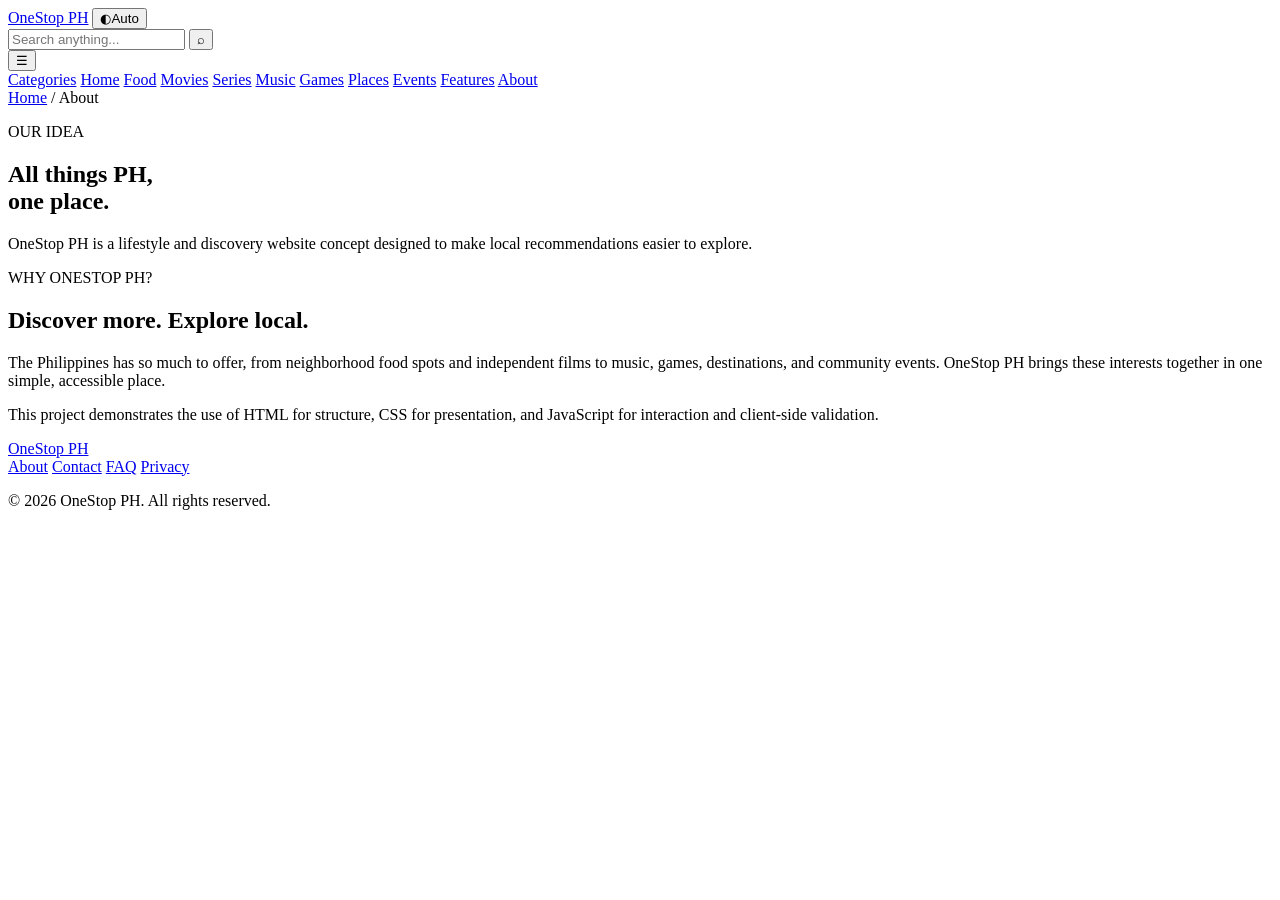
==== about.html @ 678064c7 "Add files via upload" ====
<!DOCTYPE html>
<html lang="en">
<head>
    <meta charset="UTF-8">
    <meta name="viewport" content="width=device-width, initial-scale=1.0">
    <meta name="description" content="Discover food, entertainment, destinations, and experiences across the Philippines with OneStop PH.">
    <title>About OneStop PH | OneStop PH</title>
    <link rel="icon" type="image/svg+xml" href="assets/favicon.svg">
    <meta name="theme-color" content="#0758cf">
    <link rel="stylesheet" href="css/style.css">
</head>
<body>
<header class="site-header">
    <a href="index.html" class="logo"><span>OneStop</span> PH</a>
    <button class="day-indicator" id="themeToggle" type="button" aria-label="Change appearance mode" aria-pressed="false" title="Appearance: automatic"><span class="day-icon" id="dayIcon" aria-hidden="true">◐</span><span class="day-label" id="dayLabel">Auto</span></button>
    <div class="header-actions">
        <form class="search-form" action="search.html" method="get">
            <input type="search" name="q" autocomplete="off" placeholder="Search anything..." aria-label="Search recommendations">
            <button type="submit" aria-label="Submit search">⌕</button>
        </form>
        <button class="menu-toggle" type="button" aria-label="Toggle navigation" aria-expanded="false">☰</button>
    </div>
    <nav class="main-nav" aria-label="Main navigation">
        <a href="categories.html">Categories</a>
        <a href="index.html">Home</a>
        <a href="category.html">Food</a>
        <a href="search.html?cat=movies">Movies</a>
        <a href="search.html?cat=series">Series</a>
        <a href="search.html?cat=music">Music</a>
        <a href="search.html?cat=games">Games</a>
        <a href="search.html?cat=spots">Places</a>
        <a href="search.html?cat=events">Events</a>
        <a href="features.html">Features</a>
        <a href="about.html">About</a>
    </nav>
</header>

<main class="page-main">
    <div class="breadcrumb"><a href="index.html">Home</a> / About</div>
    <section class="page-intro"><p class="eyebrow">OUR IDEA</p><h1>All things PH,<br><span>one place.</span></h1><p>OneStop PH is a lifestyle and discovery website concept designed to make local recommendations easier to explore.</p></section>
    <section class="content-panel about-panel"><p class="eyebrow">WHY ONESTOP PH?</p><h2>Discover more. Explore local.</h2><p>The Philippines has so much to offer, from neighborhood food spots and independent films to music, games, destinations, and community events. OneStop PH brings these interests together in one simple, accessible place.</p><p>This project demonstrates the use of HTML for structure, CSS for presentation, and JavaScript for interaction and client-side validation.</p></section>
</main>

<footer class="site-footer">
    <a href="index.html" class="logo"><span>OneStop</span> PH</a>
    <div class="footer-links">
        <a href="about.html">About</a>
        <a href="contact.html">Contact</a>
        <a href="faq.html">FAQ</a>
        <a href="privacy.html">Privacy</a>
    </div>
    <p>© 2026 OneStop PH. All rights reserved.</p>
</footer>
<script src="js/script.js" defer></script>
</body>
</html>
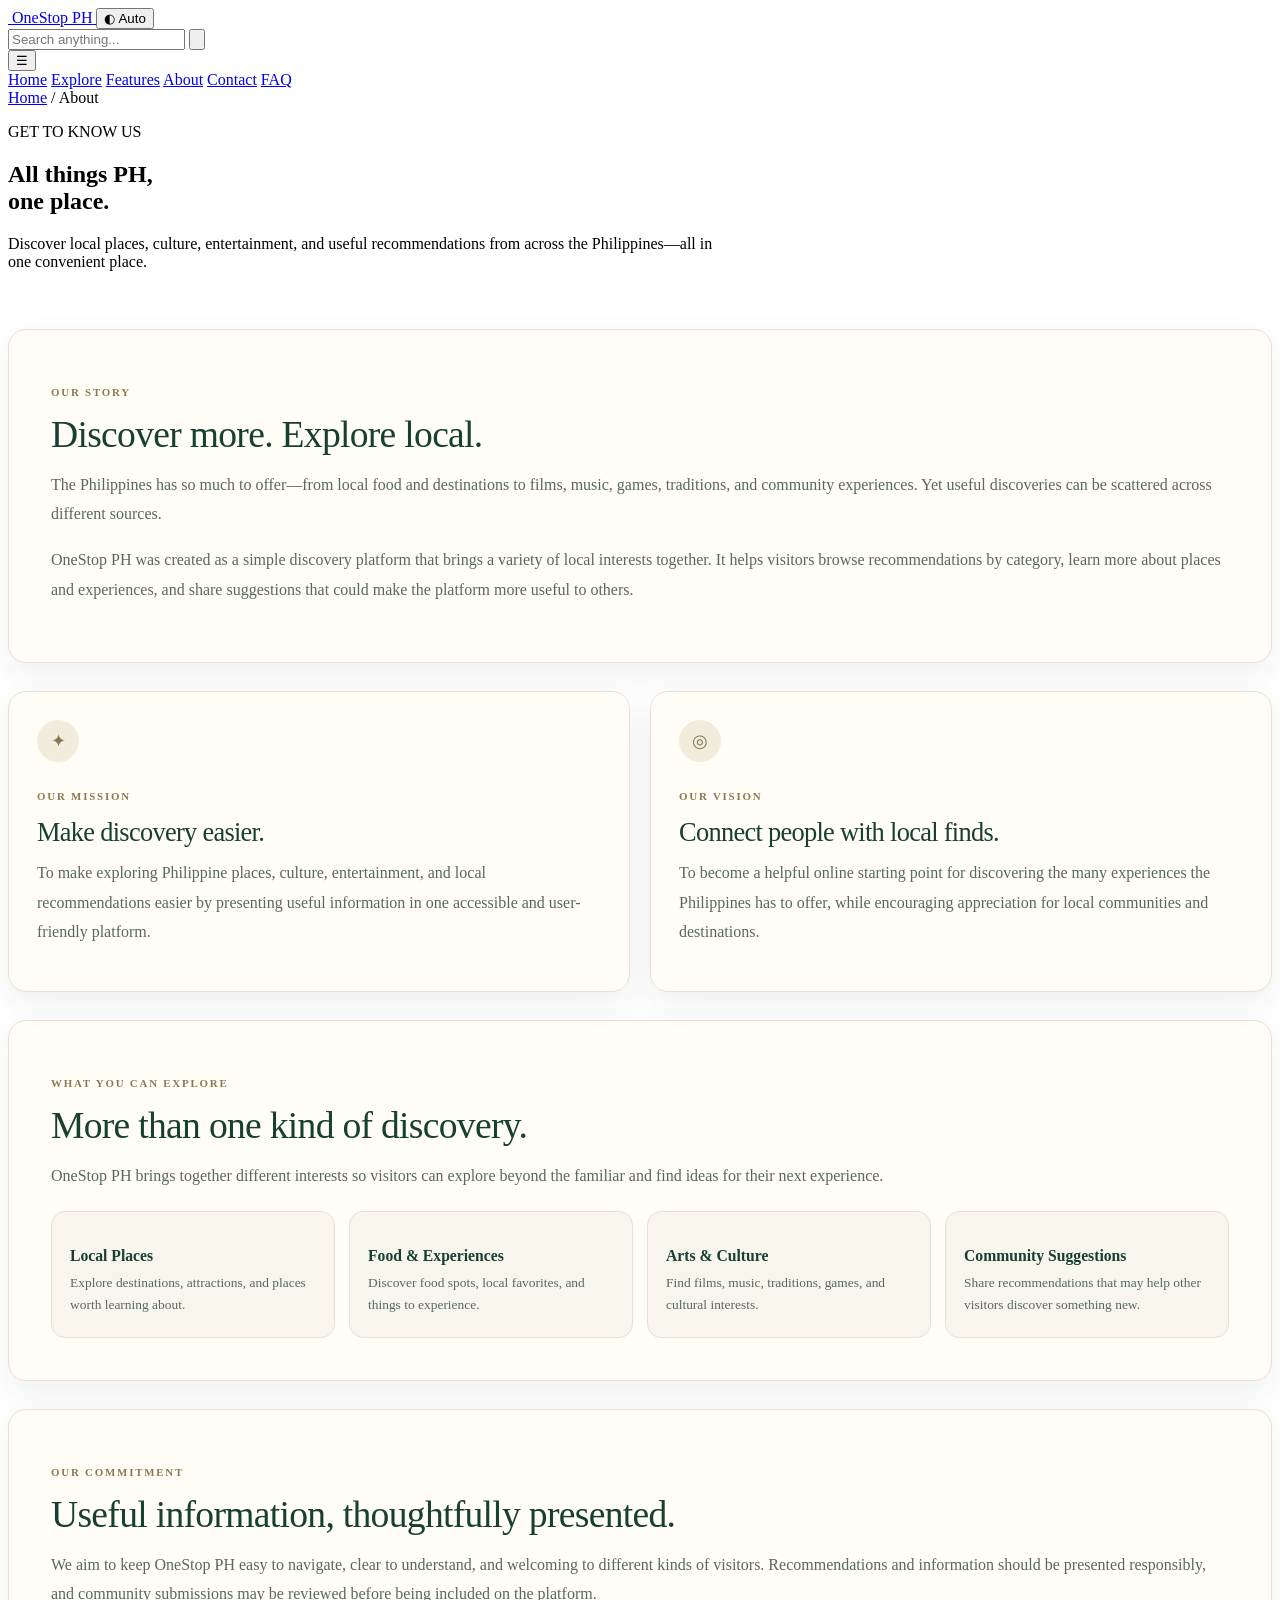
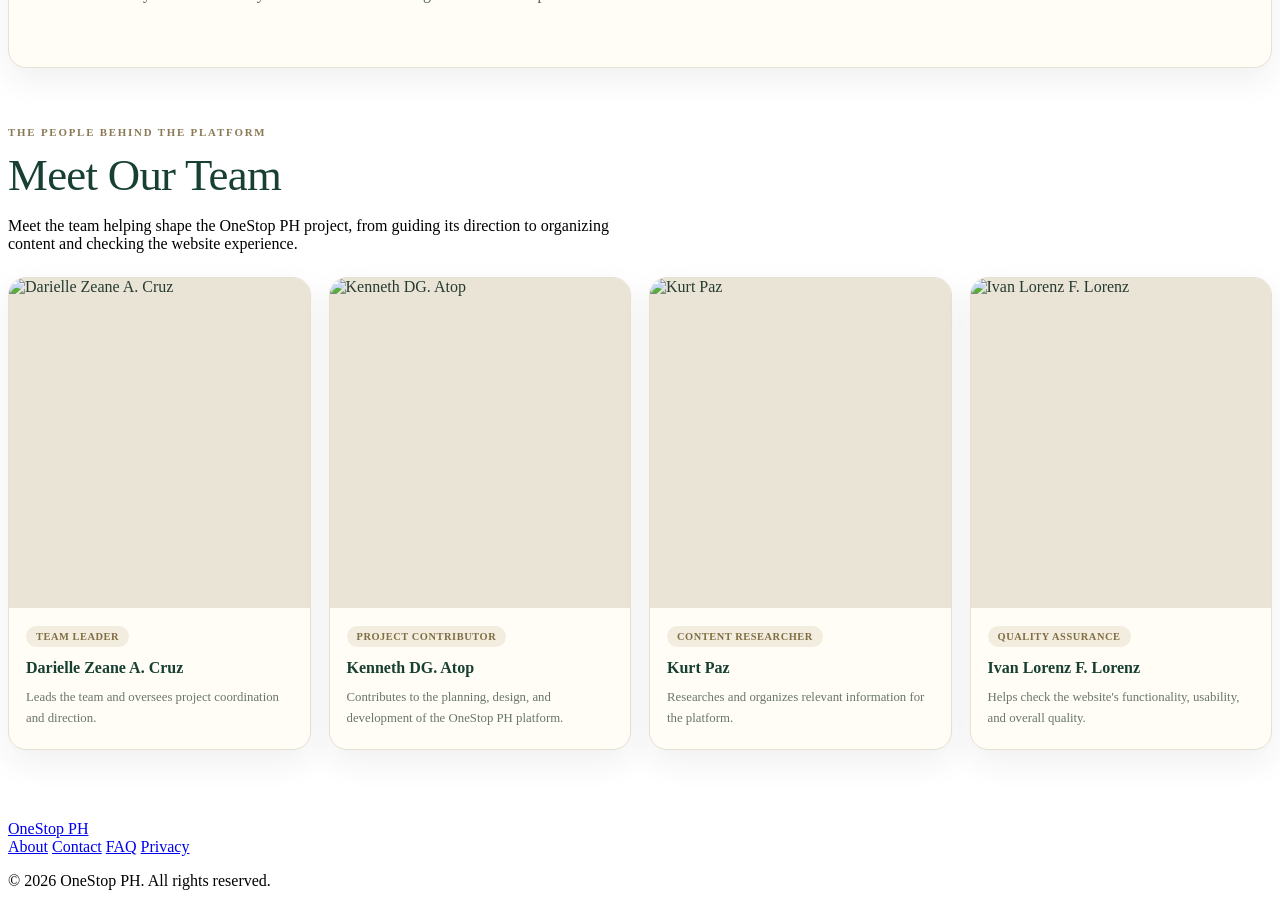
==== commit 64cf7712: "Add files via upload" ====
--- a/about.html
+++ b/about.html
@@ -3,54 +3,578 @@
 <head>
     <meta charset="UTF-8">
     <meta name="viewport" content="width=device-width, initial-scale=1.0">
-    <meta name="description" content="Discover food, entertainment, destinations, and experiences across the Philippines with OneStop PH.">
+    <meta name="description" content="Learn about OneStop PH, its mission, vision, values, and the team behind the platform.">
+
     <title>About OneStop PH | OneStop PH</title>
+
     <link rel="icon" type="image/svg+xml" href="assets/favicon.svg">
-    <meta name="theme-color" content="#0758cf">
+    <meta name="theme-color" content="#183b32">
     <link rel="stylesheet" href="css/style.css">
+
+    <style>
+        /* About page only */
+        .about-page {
+            --about-green: #173f32;
+            --about-cream: #fffdf5;
+            --about-paper: #f5f3e9;
+            --about-gold: #c6a96b;
+            --about-ink: #263b32;
+            --about-muted: #68766d;
+        }
+
+        .about-page .page-intro {
+            padding-bottom: 42px;
+        }
+
+        .about-page .page-intro > p:last-child {
+            max-width: 720px;
+        }
+
+        .about-story,
+        .about-principle,
+        .team-card {
+            background: var(--about-cream);
+            color: var(--about-ink);
+            border: 1px solid #e5e1d3;
+            border-radius: 18px;
+            box-shadow: 0 12px 32px rgba(24, 45, 35, .07);
+        }
+
+        .about-story {
+            max-width: 100%;
+            padding: clamp(24px, 4vw, 42px);
+            margin: 0 0 28px;
+        }
+
+        .about-story h2,
+        .about-principle h2,
+        .team-section h2 {
+            color: var(--about-green);
+            font-family: Georgia, 'Times New Roman', serif;
+            font-weight: 500;
+            letter-spacing: -.7px;
+        }
+
+        .about-story h2 {
+            font-size: clamp(1.7rem, 3vw, 2.35rem);
+            margin: 8px 0 14px;
+        }
+
+        .about-story p,
+        .about-principle p {
+            color: #59685e;
+            line-height: 1.85;
+            margin-top: 10px;
+        }
+
+        .about-eyebrow {
+            color: #8a7955 !important;
+            font-size: .68rem;
+            font-weight: 800;
+            letter-spacing: 1.8px;
+            text-transform: uppercase;
+        }
+
+        .about-principles {
+            display: grid;
+            grid-template-columns: repeat(2, minmax(0, 1fr));
+            gap: 20px;
+            margin: 28px 0;
+        }
+
+        .about-principle {
+            padding: 28px;
+        }
+
+        .about-principle .principle-mark {
+            display: inline-flex;
+            align-items: center;
+            justify-content: center;
+            width: 42px;
+            height: 42px;
+            border-radius: 50%;
+            background: #f1ecdc;
+            color: #8a7955;
+            font-size: 1.1rem;
+            margin-bottom: 14px;
+        }
+
+        .about-principle h2 {
+            font-size: 1.65rem;
+            margin: 0 0 8px;
+        }
+
+        .about-values {
+            display: grid;
+            grid-template-columns: repeat(4, minmax(0, 1fr));
+            gap: 14px;
+            margin-top: 20px;
+        }
+
+        .about-value {
+            padding: 20px 18px;
+            border: 1px solid #e5e1d3;
+            border-radius: 14px;
+            background: #f7f5ec;
+        }
+
+        .about-value h3 {
+            color: var(--about-green);
+            font-size: .98rem;
+            margin-bottom: 7px;
+        }
+
+        .about-value p {
+            margin: 0;
+            font-size: .84rem;
+            line-height: 1.65;
+        }
+
+        .team-section {
+            margin: 58px 0 70px;
+        }
+
+        .team-heading {
+            max-width: 720px;
+            margin-bottom: 24px;
+        }
+
+        .team-section h2 {
+            font-size: clamp(2rem, 4vw, 2.8rem);
+            margin: 7px 0 10px;
+        }
+
+        .team-heading > p:last-child {
+            color: var(--muted);
+            max-width: 650px;
+        }
+
+        .team-grid {
+            display: grid;
+            grid-template-columns: repeat(4, minmax(0, 1fr));
+            gap: 18px;
+        }
+
+        .team-card {
+            overflow: hidden;
+            transition: transform .22s ease, box-shadow .22s ease;
+        }
+
+        .team-card:hover {
+            transform: translateY(-4px);
+            box-shadow: 0 18px 36px rgba(24, 45, 35, .12);
+        }
+
+        .team-photo {
+            display: block;
+            width: 100%;
+            aspect-ratio: 4 / 4.4;
+            object-fit: cover;
+            background: #e9e4d5;
+        }
+
+        .team-info {
+            padding: 18px 17px 20px;
+        }
+
+        .team-role {
+            display: inline-block;
+            color: #806d43;
+            background: #f2eddf;
+            border-radius: 30px;
+            padding: 5px 10px;
+            font-size: .65rem;
+            font-weight: 800;
+            letter-spacing: .55px;
+            margin-bottom: 10px;
+        }
+
+        .team-info h3 {
+            color: var(--about-green);
+            font-size: 1rem;
+            line-height: 1.4;
+            margin: 0 0 7px;
+        }
+
+        .team-info p {
+            color: #68766d;
+            font-size: .8rem;
+            line-height: 1.65;
+            margin: 0;
+        }
+
+        .photo-note {
+            color: var(--muted);
+            font-size: .75rem;
+            margin-top: 15px;
+        }
+
+        body.night-mode .about-page .about-story,
+        body.night-mode .about-page .about-principle,
+        body.night-mode .about-page .team-card {
+            background: #1b2924;
+            color: #f1eee5;
+            border-color: #35483e;
+        }
+
+        body.night-mode .about-page .about-story h2,
+        body.night-mode .about-page .about-principle h2,
+        body.night-mode .about-page .team-section h2,
+        body.night-mode .about-page .team-info h3,
+        body.night-mode .about-page .about-value h3 {
+            color: #f1eee5;
+        }
+
+        body.night-mode .about-page .about-story p,
+        body.night-mode .about-page .about-principle p,
+        body.night-mode .about-page .team-info p {
+            color: #b8c4bb;
+        }
+
+        body.night-mode .about-page .about-value {
+            background: #24352e;
+            border-color: #35483e;
+        }
+
+        body.night-mode .about-page .team-role,
+        body.night-mode .about-page .about-principle .principle-mark {
+            background: #31453a;
+            color: #d7bd83;
+        }
+
+        @media (max-width: 900px) {
+            .team-grid {
+                grid-template-columns: repeat(2, minmax(0, 1fr));
+            }
+
+            .about-values {
+                grid-template-columns: repeat(2, minmax(0, 1fr));
+            }
+        }
+
+        @media (max-width: 560px) {
+            .about-principles {
+                grid-template-columns: 1fr;
+            }
+
+            .team-grid {
+                gap: 12px;
+            }
+
+            .team-info {
+                padding: 15px 13px 17px;
+            }
+
+            .team-info h3 {
+                font-size: .9rem;
+            }
+
+            .team-info p {
+                font-size: .75rem;
+            }
+
+            .about-values {
+                gap: 10px;
+            }
+
+            .about-value {
+                padding: 16px 14px;
+            }
+        }
+    </style>
 </head>
+
 <body>
-<header class="site-header">
-    <a href="index.html" class="logo"><span>OneStop</span> PH</a>
-    <button class="day-indicator" id="themeToggle" type="button" aria-label="Change appearance mode" aria-pressed="false" title="Appearance: automatic"><span class="day-icon" id="dayIcon" aria-hidden="true">◐</span><span class="day-label" id="dayLabel">Auto</span></button>
-    <div class="header-actions">
-        <form class="search-form" action="search.html" method="get">
-            <input type="search" name="q" autocomplete="off" placeholder="Search anything..." aria-label="Search recommendations">
-            <button type="submit" aria-label="Submit search">⌕</button>
-        </form>
-        <button class="menu-toggle" type="button" aria-label="Toggle navigation" aria-expanded="false">☰</button>
-    </div>
-    <nav class="main-nav" aria-label="Main navigation">
-        <a href="categories.html">Categories</a>
-        <a href="index.html">Home</a>
-        <a href="category.html">Food</a>
-        <a href="search.html?cat=movies">Movies</a>
-        <a href="search.html?cat=series">Series</a>
-        <a href="search.html?cat=music">Music</a>
-        <a href="search.html?cat=games">Games</a>
-        <a href="search.html?cat=spots">Places</a>
-        <a href="search.html?cat=events">Events</a>
-        <a href="features.html">Features</a>
-        <a href="about.html">About</a>
-    </nav>
-</header>
-
-<main class="page-main">
-    <div class="breadcrumb"><a href="index.html">Home</a> / About</div>
-    <section class="page-intro"><p class="eyebrow">OUR IDEA</p><h1>All things PH,<br><span>one place.</span></h1><p>OneStop PH is a lifestyle and discovery website concept designed to make local recommendations easier to explore.</p></section>
-    <section class="content-panel about-panel"><p class="eyebrow">WHY ONESTOP PH?</p><h2>Discover more. Explore local.</h2><p>The Philippines has so much to offer, from neighborhood food spots and independent films to music, games, destinations, and community events. OneStop PH brings these interests together in one simple, accessible place.</p><p>This project demonstrates the use of HTML for structure, CSS for presentation, and JavaScript for interaction and client-side validation.</p></section>
-</main>
-
-<footer class="site-footer">
-    <a href="index.html" class="logo"><span>OneStop</span> PH</a>
-    <div class="footer-links">
-        <a href="about.html">About</a>
-        <a href="contact.html">Contact</a>
-        <a href="faq.html">FAQ</a>
-        <a href="privacy.html">Privacy</a>
-    </div>
-    <p>© 2026 OneStop PH. All rights reserved.</p>
-</footer>
-<script src="js/script.js" defer></script>
+    <header class="site-header">
+        <a href="index.html" class="logo" aria-label="OneStop PH home">
+            <img src="assets/favicon.svg" alt="" class="brand-mark">
+            <span class="brand-word">OneStop</span>
+            <span class="brand-ph">PH</span>
+        </a>
+
+        <button
+            class="day-indicator"
+            id="themeToggle"
+            type="button"
+            aria-label="Change appearance mode"
+            aria-pressed="false"
+            title="Appearance: automatic"
+        >
+            <span class="day-icon" id="dayIcon" aria-hidden="true">◐</span>
+            <span class="day-label" id="dayLabel">Auto</span>
+        </button>
+
+        <div class="header-actions">
+            <form class="search-form" action="search.html" method="get">
+                <input
+                    type="search"
+                    name="q"
+                    autocomplete="off"
+                    placeholder="Search anything..."
+                    aria-label="Search recommendations"
+                >
+
+                <button type="submit" aria-label="Submit search">
+                    <svg
+                        class="search-submit-icon"
+                        viewBox="0 0 24 24"
+                        aria-hidden="true"
+                        focusable="false"
+                    >
+                        <circle cx="10.8" cy="10.8" r="6.4"/>
+                        <path d="m15.5 15.5 4.2 4.2"/>
+                    </svg>
+                </button>
+            </form>
+
+            <button
+                class="menu-toggle"
+                type="button"
+                aria-label="Toggle navigation"
+                aria-expanded="false"
+            >
+                ☰
+            </button>
+        </div>
+
+        <nav class="main-nav" aria-label="Main navigation">
+            <a href="index.html">Home</a>
+            <a href="search.html">Explore</a>
+            <a href="features.html">Features</a>
+            <a href="about.html" class="active">About</a>
+            <a href="contact.html">Contact</a>
+            <a href="faq.html">FAQ</a>
+        </nav>
+    </header>
+
+    <main class="page-main about-page">
+        <div class="breadcrumb">
+            <a href="index.html">Home</a> / About
+        </div>
+
+        <section class="page-intro">
+            <p class="eyebrow">GET TO KNOW US</p>
+
+            <h1>
+                All things PH,<br>
+                <span>one place.</span>
+            </h1>
+
+            <p>
+                Discover local places, culture, entertainment, and useful recommendations
+                from across the Philippines—all in one convenient place.
+            </p>
+        </section>
+
+        <section class="about-story">
+            <p class="about-eyebrow">OUR STORY</p>
+
+            <h2>Discover more. Explore local.</h2>
+
+            <p>
+                The Philippines has so much to offer—from local food and destinations
+                to films, music, games, traditions, and community experiences. Yet
+                useful discoveries can be scattered across different sources.
+            </p>
+
+            <p>
+                OneStop PH was created as a simple discovery platform that brings
+                a variety of local interests together. It helps visitors browse
+                recommendations by category, learn more about places and experiences,
+                and share suggestions that could make the platform more useful to others.
+            </p>
+        </section>
+
+        <section class="about-principles" aria-label="Our mission and vision">
+            <article class="about-principle">
+                <span class="principle-mark" aria-hidden="true">✦</span>
+
+                <p class="about-eyebrow">OUR MISSION</p>
+
+                <h2>Make discovery easier.</h2>
+
+                <p>
+                    To make exploring Philippine places, culture, entertainment,
+                    and local recommendations easier by presenting useful information
+                    in one accessible and user-friendly platform.
+                </p>
+            </article>
+
+            <article class="about-principle">
+                <span class="principle-mark" aria-hidden="true">◎</span>
+
+                <p class="about-eyebrow">OUR VISION</p>
+
+                <h2>Connect people with local finds.</h2>
+
+                <p>
+                    To become a helpful online starting point for discovering the
+                    many experiences the Philippines has to offer, while encouraging
+                    appreciation for local communities and destinations.
+                </p>
+            </article>
+        </section>
+
+        <section class="about-story">
+            <p class="about-eyebrow">WHAT YOU CAN EXPLORE</p>
+
+            <h2>More than one kind of discovery.</h2>
+
+            <p>
+                OneStop PH brings together different interests so visitors can
+                explore beyond the familiar and find ideas for their next experience.
+            </p>
+
+            <div class="about-values">
+                <article class="about-value">
+                    <h3>Local Places</h3>
+                    <p>
+                        Explore destinations, attractions, and places worth learning about.
+                    </p>
+                </article>
+
+                <article class="about-value">
+                    <h3>Food &amp; Experiences</h3>
+                    <p>
+                        Discover food spots, local favorites, and things to experience.
+                    </p>
+                </article>
+
+                <article class="about-value">
+                    <h3>Arts &amp; Culture</h3>
+                    <p>
+                        Find films, music, traditions, games, and cultural interests.
+                    </p>
+                </article>
+
+                <article class="about-value">
+                    <h3>Community Suggestions</h3>
+                    <p>
+                        Share recommendations that may help other visitors discover something new.
+                    </p>
+                </article>
+            </div>
+        </section>
+
+        <section class="about-story">
+            <p class="about-eyebrow">OUR COMMITMENT</p>
+
+            <h2>Useful information, thoughtfully presented.</h2>
+
+            <p>
+                We aim to keep OneStop PH easy to navigate, clear to understand,
+                and welcoming to different kinds of visitors. Recommendations
+                and information should be presented responsibly, and community
+                submissions may be reviewed before being included on the platform.
+            </p>
+        </section>
+
+        <section class="team-section" aria-labelledby="team-title">
+            <div class="team-heading">
+                <p class="about-eyebrow">THE PEOPLE BEHIND THE PLATFORM</p>
+
+                <h2 id="team-title">Meet Our Team</h2>
+
+                <p>
+                    Meet the team helping shape the OneStop PH project, from guiding
+                    its direction to organizing content and checking the website experience.
+                </p>
+            </div>
+
+            <div class="team-grid">
+                <article class="team-card">
+                    <img
+                        class="team-photo"
+                        src="assets/images/teams/darielle-zeane-cruz.jpg"
+                        alt="Darielle Zeane A. Cruz"
+                    >
+
+                    <div class="team-info">
+                        <span class="team-role">TEAM LEADER</span>
+
+                        <h3>Darielle Zeane A. Cruz</h3>
+
+                        <p>
+                            Leads the team and oversees project coordination and direction.
+                        </p>
+                    </div>
+                </article>
+
+                <article class="team-card">
+                    <img
+                        class="team-photo"
+                        src="assets/images/teams/kenneth-atop.jpg"
+                        alt="Kenneth DG. Atop"
+                    >
+
+                    <div class="team-info">
+                        <span class="team-role">PROJECT CONTRIBUTOR</span>
+
+                        <h3>Kenneth DG. Atop</h3>
+
+                        <p>
+                            Contributes to the planning, design, and development
+                            of the OneStop PH platform.
+                        </p>
+                    </div>
+                </article>
+
+                <article class="team-card">
+                    <img
+                        class="team-photo"
+                        src="assets/images/teams/kurt-paz.jpg"
+                        alt="Kurt Paz"
+                    >
+
+                    <div class="team-info">
+                        <span class="team-role">CONTENT RESEARCHER</span>
+
+                        <h3>Kurt Paz</h3>
+
+                        <p>
+                            Researches and organizes relevant information for the platform.
+                        </p>
+                    </div>
+                </article>
+
+                <article class="team-card">
+                    <img
+                        class="team-photo"
+                        src="assets/images/teams/ivan-lorenz.jpg"
+                        alt="Ivan Lorenz F. Lorenz"
+                    >
+
+                    <div class="team-info">
+                        <span class="team-role">QUALITY ASSURANCE</span>
+
+                        <h3>Ivan Lorenz F. Lorenz</h3>
+
+                        <p>
+                            Helps check the website's functionality, usability,
+                            and overall quality.
+                        </p>
+                    </div>
+                </article>
+            </div>
+        </section>
+    </main>
+
+    <footer class="site-footer">
+        <a href="index.html" class="logo">
+            <span class="brand-word">OneStop</span>
+            <span class="brand-ph">PH</span>
+        </a>
+
+        <div class="footer-links">
+            <a href="about.html">About</a>
+            <a href="contact.html">Contact</a>
+            <a href="faq.html">FAQ</a>
+            <a href="privacy.html">Privacy</a>
+        </div>
+
+        <p>© 2026 OneStop PH. All rights reserved.</p>
+    </footer>
+
+    <script src="js/script.js" defer></script>
 </body>
-</html>
+</html>
